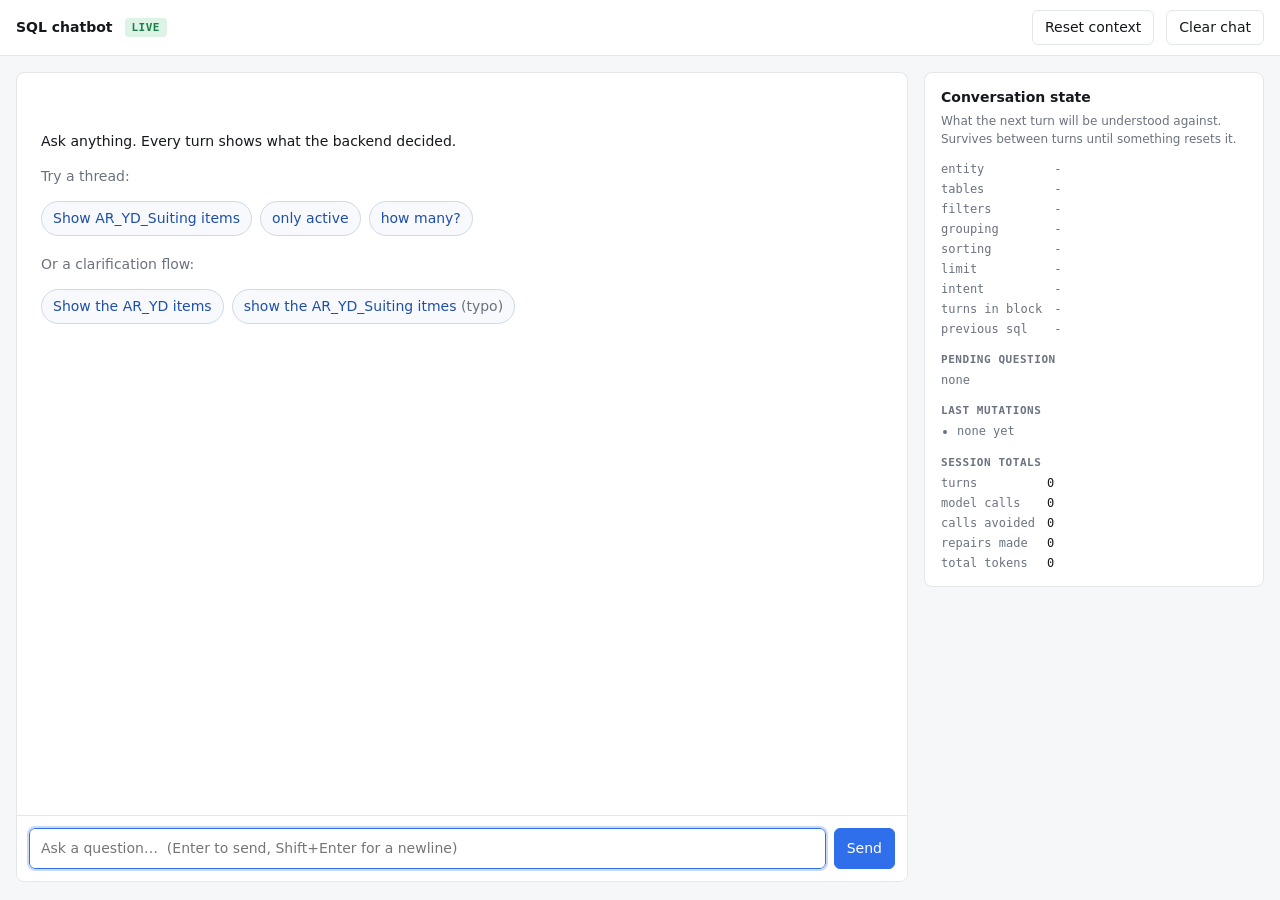
==== ui/index.html @ 6559a0b9 "Promote develop 69833c5 to production Generated by scripts/promote_to_production.py. 60 file(s) from" ====
<!doctype html>
<html lang="en">
<head>
<meta charset="utf-8">
<meta name="viewport" content="width=device-width, initial-scale=1">
<title>SQL chatbot</title>
<link rel="stylesheet" href="styles.css">
</head>
<body>

<header class="bar">
  <div class="bar-left">
    <strong>SQL chatbot</strong>
    <span id="source-badge" class="badge badge-live">live</span>
  </div>
  <div class="bar-right">
    <button id="reset-context" type="button" class="btn">Reset context</button>
    <button id="clear-chat" type="button" class="btn">Clear chat</button>
  </div>
</header>

<main class="layout">

  <!-- ------------------------------------------------------- chat -->
  <section class="chat" aria-label="Conversation">
    <div id="messages" class="messages">
      <div class="empty" id="empty-hint">
        <p>Ask anything. Every turn shows what the backend decided.</p>
        <p class="muted">Try a thread:</p>
        <div class="starters">
          <button class="chip" data-send="Show AR_YD_Suiting items">Show AR_YD_Suiting items</button>
          <button class="chip" data-send="only active">only active</button>
          <button class="chip" data-send="how many?">how many?</button>
        </div>
        <p class="muted">Or a clarification flow:</p>
        <div class="starters">
          <button class="chip" data-send="Show the AR_YD items">Show the AR_YD items</button>
          <button class="chip" data-send="show the AR_YD_Suiting itmes">show the AR_YD_Suiting itmes <span class="muted">(typo)</span></button>
        </div>
      </div>
    </div>

    <div id="error-banner" class="error-banner" hidden></div>

    <form id="composer" class="composer">
      <textarea id="input" rows="1" placeholder="Ask a question…  (Enter to send, Shift+Enter for a newline)"
                autocomplete="off"></textarea>
      <button id="send" type="submit" class="btn btn-primary">Send</button>
    </form>
  </section>

  <!-- ------------------------------------------ conversation state -->
  <aside class="rail" aria-label="Conversation state">
    <h2>Conversation state</h2>
    <p class="muted rail-note">
      What the next turn will be understood against. Survives between turns
      until something resets it.
    </p>

    <dl id="state-fields" class="kv"></dl>

    <h3>Pending question</h3>
    <div id="state-pending" class="pending muted">none</div>

    <h3>Last mutations</h3>
    <ul id="state-mutations" class="mutations"><li class="muted">none yet</li></ul>

    <h3>Session totals</h3>
    <dl id="totals" class="kv"></dl>
  </aside>

</main>

<script src="api.js"></script>
<script src="app.js"></script>
</body>
</html>
---- ui/styles.css ----
/* QA console. Observability first: nothing here should make a value harder
   to read than it would be in a terminal. */

:root {
  --bg: #f6f7f9;
  --panel: #ffffff;
  --ink: #16181d;
  --muted: #6b7280;
  --line: #e3e6ea;
  --accent: #2f6feb;
  --user: #eef3fd;
  --sql-bg: #14171c;
  --sql-ink: #e6edf3;
  --ok: #1a7f4b;
  --warn: #a45c00;
  --bad: #c0392b;
  --mono: ui-monospace, SFMono-Regular, "SF Mono", Menlo, Consolas, monospace;
}

* { box-sizing: border-box; }

body {
  margin: 0;
  font: 14px/1.5 system-ui, -apple-system, "Segoe UI", Roboto, sans-serif;
  color: var(--ink);
  background: var(--bg);
}

.muted { color: var(--muted); }

/* ------------------------------------------------------------- bar */

.bar {
  display: flex;
  align-items: center;
  justify-content: space-between;
  gap: 16px;
  padding: 10px 16px;
  background: var(--panel);
  border-bottom: 1px solid var(--line);
}
.bar-left, .bar-right { display: flex; align-items: center; gap: 12px; }

.badge {
  font: 600 11px/1 var(--mono);
  padding: 4px 7px;
  border-radius: 4px;
  text-transform: uppercase;
  letter-spacing: .04em;
}
.badge-mock { background: #fdf1d6; color: var(--warn); }
.badge-live { background: #ddf3e6; color: var(--ok); }

.toggle { display: flex; align-items: center; gap: 6px; color: var(--muted); }

.btn {
  font: inherit;
  padding: 6px 12px;
  border: 1px solid var(--line);
  border-radius: 6px;
  background: var(--panel);
  color: var(--ink);
  cursor: pointer;
}
.btn:hover { border-color: #c8ccd2; }
.btn-primary { background: var(--accent); border-color: var(--accent); color: #fff; }
.btn-primary:disabled { opacity: .55; cursor: default; }

/* ---------------------------------------------------------- layout */

.layout {
  display: grid;
  grid-template-columns: minmax(0, 1fr) 340px;
  gap: 16px;
  padding: 16px;
  align-items: start;
  max-width: 1500px;
  margin: 0 auto;
}
@media (max-width: 1000px) {
  .layout { grid-template-columns: minmax(0, 1fr); }
}

.chat {
  display: flex;
  flex-direction: column;
  min-height: calc(100vh - 90px);
  background: var(--panel);
  border: 1px solid var(--line);
  border-radius: 8px;
  overflow: hidden;
}

.messages { flex: 1; overflow-y: auto; padding: 16px; }

.empty { padding: 28px 8px; }
.starters { display: flex; flex-wrap: wrap; gap: 8px; margin: 8px 0 18px; }

/* -------------------------------------------------------- messages */

.msg { margin-bottom: 18px; }

.msg-user .bubble {
  display: inline-block;
  background: var(--user);
  border: 1px solid #d9e3f8;
  border-radius: 10px;
  padding: 8px 12px;
  max-width: 80%;
}
.msg-user { text-align: right; }

.msg-bot .head {
  display: flex;
  flex-wrap: wrap;
  align-items: center;
  gap: 8px;
  margin-bottom: 6px;
}

.mode {
  font: 600 11px/1 var(--mono);
  padding: 4px 7px;
  border-radius: 4px;
  background: #eceef1;
  color: #3d4450;
}
.mode-clarification { background: #fdf1d6; color: var(--warn); }
.mode-clarification_response { background: #e6ecfd; color: var(--accent); }
.mode-follow_up { background: #e7f1ff; color: #1f4fa8; }
.mode-error { background: #fbe4e1; color: var(--bad); }

.tag {
  font: 500 11px/1 var(--mono);
  padding: 4px 7px;
  border-radius: 4px;
  border: 1px solid var(--line);
  color: var(--muted);
}
.tag-ok { color: var(--ok); border-color: #b9e3cb; }
.tag-bad { color: var(--bad); border-color: #f0c4bd; }

.answer { margin: 0 0 8px; }
.clarify-text {
  border-left: 3px solid #e0b352;
  background: #fffaf0;
  padding: 8px 12px;
  border-radius: 0 6px 6px 0;
  margin-bottom: 10px;
}
.error-text {
  border-left: 3px solid var(--bad);
  background: #fdf2f0;
  padding: 8px 12px;
  border-radius: 0 6px 6px 0;
  margin-bottom: 10px;
}

/* The point of the console: the SQL is never more than a glance away. */
.sql {
  margin: 0 0 10px;
  padding: 10px 12px;
  background: var(--sql-bg);
  color: var(--sql-ink);
  border-radius: 6px;
  font: 12.5px/1.55 var(--mono);
  white-space: pre-wrap;
  word-break: break-word;
  overflow-x: auto;
}
.sql-none { background: #f0f1f3; color: var(--muted); font-style: italic; }

.rows { margin-bottom: 10px; overflow-x: auto; }
.rows table { border-collapse: collapse; font: 12px/1.4 var(--mono); }
.rows th, .rows td {
  border: 1px solid var(--line);
  padding: 3px 7px;
  text-align: left;
  white-space: nowrap;
}
.rows th { background: #f3f4f6; font-weight: 600; }
.rows caption { text-align: left; color: var(--muted); padding-bottom: 4px; }

.chips { display: flex; flex-wrap: wrap; gap: 8px; margin-bottom: 8px; }
.chip {
  font: inherit;
  padding: 6px 11px;
  border: 1px solid #cfd8e6;
  border-radius: 999px;
  background: #f7f9fd;
  color: #1f4fa8;
  cursor: pointer;
}
.chip:hover { background: #eaf0fb; border-color: var(--accent); }
.chip small { color: var(--muted); font-family: var(--mono); }

/* ------------------------------------------------------ debug pane */

details.debug { border-top: 1px dashed var(--line); padding-top: 6px; }
details.debug > summary {
  cursor: pointer;
  color: var(--muted);
  font-size: 12.5px;
  list-style: none;
}
details.debug > summary::before { content: "▸ "; }
details.debug[open] > summary::before { content: "▾ "; }

.debug-body { padding: 8px 0 2px; }
.debug-group { margin-bottom: 10px; }
.debug-group > h4 {
  margin: 0 0 4px;
  font: 600 11px/1 var(--mono);
  text-transform: uppercase;
  letter-spacing: .05em;
  color: var(--muted);
}

.kv { margin: 0; display: grid; grid-template-columns: max-content 1fr; gap: 2px 12px; }
.kv dt { color: var(--muted); font: 12px/1.5 var(--mono); }
.kv dd { margin: 0; font: 12px/1.5 var(--mono); word-break: break-word; }
.kv dd.v-ok { color: var(--ok); }
.kv dd.v-bad { color: var(--bad); }
.kv dd.v-none { color: var(--muted); }

/* ------------------------------------------------------------ rail */

.rail {
  background: var(--panel);
  border: 1px solid var(--line);
  border-radius: 8px;
  padding: 14px 16px;
  position: sticky;
  top: 16px;
  max-height: calc(100vh - 32px);
  overflow-y: auto;
}
.rail h2 { margin: 0 0 4px; font-size: 14px; }
.rail h3 {
  margin: 16px 0 6px;
  font: 600 11px/1 var(--mono);
  text-transform: uppercase;
  letter-spacing: .05em;
  color: var(--muted);
}
.rail-note { margin: 0 0 12px; font-size: 12px; }

.pending { font: 12px/1.5 var(--mono); }
.mutations { margin: 0; padding-left: 16px; font: 12px/1.6 var(--mono); }

/* --------------------------------------------------------- compose */

.composer {
  display: flex;
  gap: 8px;
  padding: 12px;
  border-top: 1px solid var(--line);
  background: var(--panel);
}
.composer textarea {
  flex: 1;
  font: inherit;
  padding: 9px 11px;
  border: 1px solid var(--line);
  border-radius: 6px;
  resize: none;
  max-height: 140px;
}
.composer textarea:focus { outline: 2px solid #cddaf6; border-color: var(--accent); }

.error-banner {
  margin: 0 12px;
  padding: 9px 12px;
  border-radius: 6px;
  background: #fdf2f0;
  border: 1px solid #f0c4bd;
  color: var(--bad);
  font-size: 13px;
}

.thinking { color: var(--muted); font-style: italic; }
.thinking::after {
  content: "";
  display: inline-block;
  width: 1em;
  text-align: left;
  animation: dots 1.2s steps(4, end) infinite;
}
@keyframes dots {
  0% { content: ""; } 25% { content: "."; }
  50% { content: ".."; } 75% { content: "..."; }
}
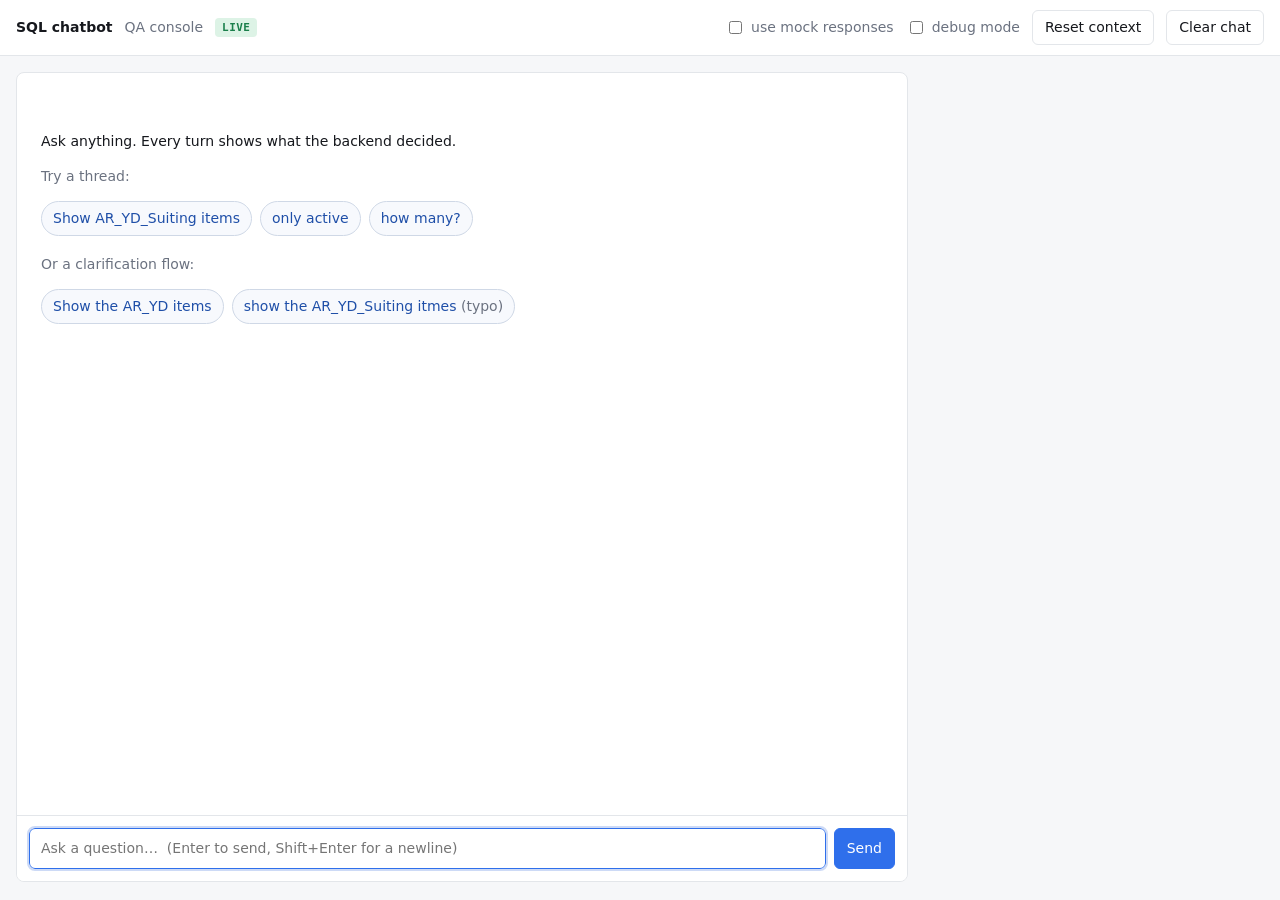
==== commit e74ede20: "Readable headings, a debug switch, safe errors and a copy button Four changes to what the console sh" ====
--- a/ui/index.html
+++ b/ui/index.html
@@ -3,7 +3,7 @@
 <head>
 <meta charset="utf-8">
 <meta name="viewport" content="width=device-width, initial-scale=1">
-<title>SQL chatbot</title>
+<title>SQL chatbot — QA console</title>
 <link rel="stylesheet" href="styles.css">
 </head>
 <body>
@@ -11,9 +11,18 @@
 <header class="bar">
   <div class="bar-left">
     <strong>SQL chatbot</strong>
-    <span id="source-badge" class="badge badge-live">live</span>
+    <span class="muted">QA console</span>
+    <span id="source-badge" class="badge badge-mock">mock</span>
   </div>
   <div class="bar-right">
+    <label class="toggle">
+      <input type="checkbox" id="use-mock" checked>
+      use mock responses
+    </label>
+    <label class="toggle" title="Off by default. The server omits SQL, metadata and diagnostics entirely rather than the page hiding them, so this applies from the next question onwards.">
+      <input type="checkbox" id="debug-mode">
+      debug mode
+    </label>
     <button id="reset-context" type="button" class="btn">Reset context</button>
     <button id="clear-chat" type="button" class="btn">Clear chat</button>
   </div>
@@ -50,7 +59,7 @@
   </section>
 
   <!-- ------------------------------------------ conversation state -->
-  <aside class="rail" aria-label="Conversation state">
+  <aside class="rail" id="state-rail" aria-label="Conversation state" hidden>
     <h2>Conversation state</h2>
     <p class="muted rail-note">
       What the next turn will be understood against. Survives between turns
@@ -71,6 +80,8 @@
 
 </main>
 
+<script src="table-copy.js"></script>
+<script src="mock.js"></script>
 <script src="api.js"></script>
 <script src="app.js"></script>
 </body>
--- a/ui/styles.css
+++ b/ui/styles.css
@@ -171,6 +171,31 @@
 .sql-none { background: #f0f1f3; color: var(--muted); font-style: italic; }
 
 .rows { margin-bottom: 10px; overflow-x: auto; }
+.rows-bar {
+  display: flex;
+  align-items: center;
+  justify-content: space-between;
+  gap: .75rem;
+  margin: .5rem 0 .25rem;
+}
+
+.rows-count { color: var(--muted, #667); font-size: .82rem; }
+
+.copy-btn {
+  font: inherit;
+  font-size: .78rem;
+  padding: .18rem .5rem;
+  cursor: pointer;
+  border: 1px solid currentColor;
+  border-radius: 3px;
+  background: transparent;
+  color: inherit;
+  opacity: .65;
+}
+
+.copy-btn:hover, .copy-btn:focus-visible { opacity: 1; }
+.copy-btn.copied { opacity: 1; font-weight: 600; }
+
 .rows table { border-collapse: collapse; font: 12px/1.4 var(--mono); }
 .rows th, .rows td {
   border: 1px solid var(--line);
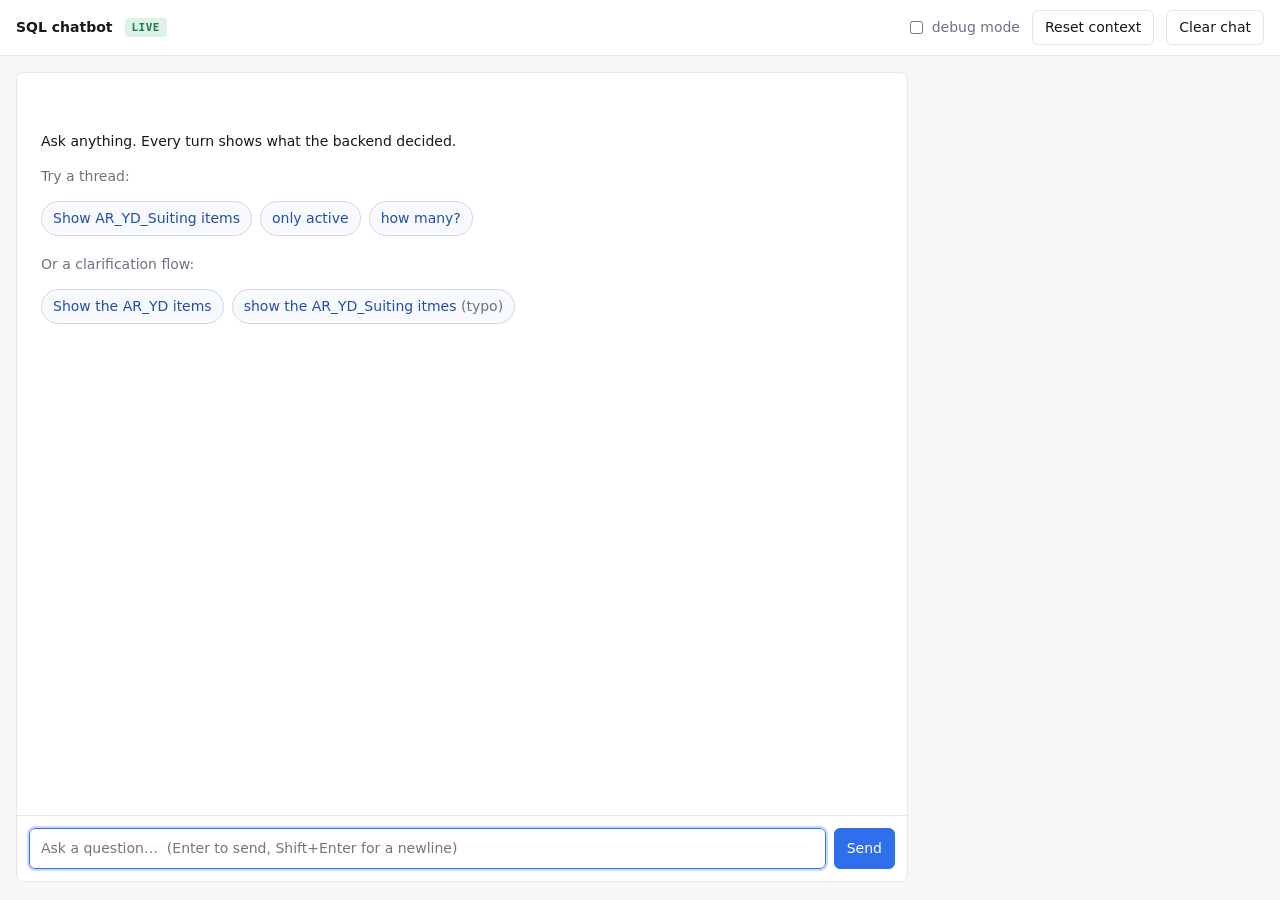
==== commit 509cec37: "Promote develop ff60d16 to production Generated by scripts/promote_to_production.py. 58 file(s) from" ====
--- a/ui/index.html
+++ b/ui/index.html
@@ -3,7 +3,7 @@
 <head>
 <meta charset="utf-8">
 <meta name="viewport" content="width=device-width, initial-scale=1">
-<title>SQL chatbot — QA console</title>
+<title>SQL chatbot</title>
 <link rel="stylesheet" href="styles.css">
 </head>
 <body>
@@ -11,14 +11,9 @@
 <header class="bar">
   <div class="bar-left">
     <strong>SQL chatbot</strong>
-    <span class="muted">QA console</span>
-    <span id="source-badge" class="badge badge-mock">mock</span>
+    <span id="source-badge" class="badge badge-live">live</span>
   </div>
   <div class="bar-right">
-    <label class="toggle">
-      <input type="checkbox" id="use-mock" checked>
-      use mock responses
-    </label>
     <label class="toggle" title="Off by default. The server omits SQL, metadata and diagnostics entirely rather than the page hiding them, so this applies from the next question onwards.">
       <input type="checkbox" id="debug-mode">
       debug mode
@@ -81,7 +76,6 @@
 </main>
 
 <script src="table-copy.js"></script>
-<script src="mock.js"></script>
 <script src="api.js"></script>
 <script src="app.js"></script>
 </body>
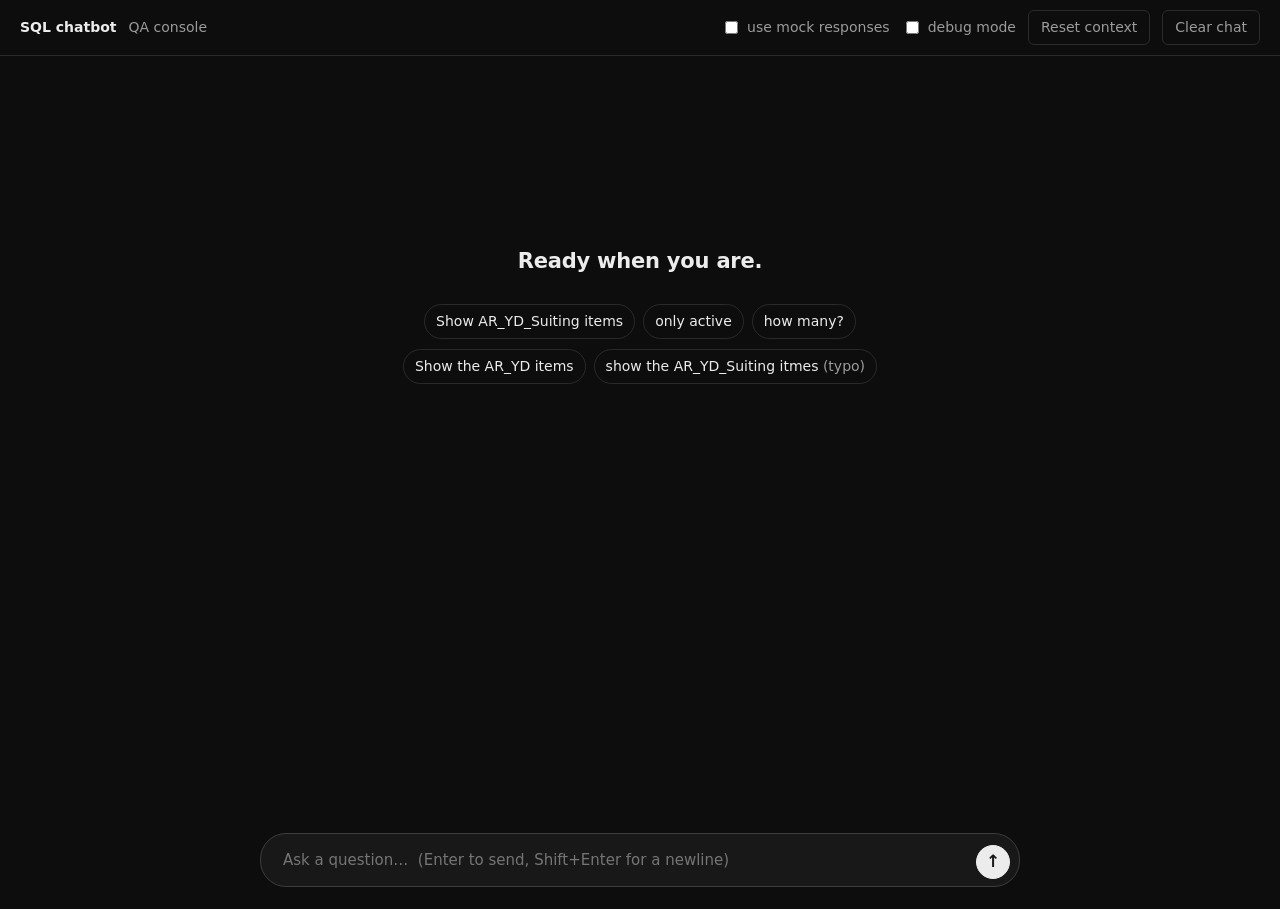
==== commit 7d59c470: "Give normal mode a chat interface Debug on and debug off want opposite things from a stylesheet. Deb" ====
--- a/ui/index.html
+++ b/ui/index.html
@@ -3,7 +3,7 @@
 <head>
 <meta charset="utf-8">
 <meta name="viewport" content="width=device-width, initial-scale=1">
-<title>SQL chatbot</title>
+<title>SQL chatbot — QA console</title>
 <link rel="stylesheet" href="styles.css">
 </head>
 <body>
@@ -11,9 +11,14 @@
 <header class="bar">
   <div class="bar-left">
     <strong>SQL chatbot</strong>
-    <span id="source-badge" class="badge badge-live">live</span>
+    <span class="muted">QA console</span>
+    <span id="source-badge" class="badge badge-mock">mock</span>
   </div>
   <div class="bar-right">
+    <label class="toggle">
+      <input type="checkbox" id="use-mock" checked>
+      use mock responses
+    </label>
     <label class="toggle" title="Off by default. The server omits SQL, metadata and diagnostics entirely rather than the page hiding them, so this applies from the next question onwards.">
       <input type="checkbox" id="debug-mode">
       debug mode
@@ -29,6 +34,7 @@
   <section class="chat" aria-label="Conversation">
     <div id="messages" class="messages">
       <div class="empty" id="empty-hint">
+        <h1 class="chat-hero">Ready when you are.</h1>
         <p>Ask anything. Every turn shows what the backend decided.</p>
         <p class="muted">Try a thread:</p>
         <div class="starters">
@@ -76,6 +82,7 @@
 </main>
 
 <script src="table-copy.js"></script>
+<script src="mock.js"></script>
 <script src="api.js"></script>
 <script src="app.js"></script>
 </body>
--- a/ui/styles.css
+++ b/ui/styles.css
@@ -94,6 +94,7 @@
 .messages { flex: 1; overflow-y: auto; padding: 16px; }
 
 .empty { padding: 28px 8px; }
+.chat-hero { display: none; }   /* chat mode only; see the bottom of this file */
 .starters { display: flex; flex-wrap: wrap; gap: 8px; margin: 8px 0 18px; }
 
 /* -------------------------------------------------------- messages */
@@ -170,7 +171,15 @@
 }
 .sql-none { background: #f0f1f3; color: var(--muted); font-style: italic; }
 
-.rows { margin-bottom: 10px; overflow-x: auto; }
+/* Debug off hides the state rail, so the chat takes the whole grid rather
+   than leaving a 340px gutter. Set from app.js instead of :has(), so it does
+   not depend on selector support. */
+.layout.no-rail { grid-template-columns: minmax(0, 1fr); }
+
+/* Only the table scrolls sideways. The bar above it holds the copy button,
+   which has to stay put -- it was scrolling out of reach on a wide result. */
+.rows { margin-bottom: 10px; }
+.rows-scroll { overflow-x: auto; }
 .rows-bar {
   display: flex;
   align-items: center;
@@ -315,3 +324,222 @@
   0% { content: ""; } 25% { content: "."; }
   50% { content: ".."; } 75% { content: "..."; }
 }
+
+/* =====================================================================
+   CHAT MODE  --  the console with debug off.
+   =====================================================================
+
+   Debug on is a QA console: dense, light, bordered, everything on screen at
+   once. Debug off is a chatbot someone uses to get an answer, and that wants
+   the opposite -- a narrow dark column, the question as a bubble, the answer
+   as plain content, and nothing on the page that is not the conversation.
+
+   Scoped entirely under body.chat-mode, set from app.js, so none of it can
+   reach the debug view. */
+
+body.chat-mode {
+  --bg: #0d0d0d;
+  --panel: #181818;
+  --ink: #ececec;
+  --muted: #9b9b9b;
+  --line: #2a2a2a;
+  --accent: #1a7f4b;
+  --user: #1f5e3a;
+  background: var(--bg);
+  color: var(--ink);
+}
+
+/* ---- chrome: present, because the debug switch lives in it, but quiet */
+
+body.chat-mode .bar {
+  background: transparent;
+  border-bottom: 1px solid var(--line);
+  padding: 10px 20px;
+}
+body.chat-mode .badge { display: none; }
+body.chat-mode .btn {
+  background: transparent;
+  border-color: var(--line);
+  color: var(--muted);
+}
+body.chat-mode .btn:hover { border-color: #3d3d3d; color: var(--ink); }
+
+/* ---- one narrow centred column, no card around it */
+
+body.chat-mode .layout { padding: 0; max-width: none; }
+
+body.chat-mode .chat {
+  background: transparent;
+  border: 0;
+  border-radius: 0;
+  min-height: calc(100vh - 47px);
+}
+
+body.chat-mode .messages { padding: 28px 20px 8px; }
+
+/* The reading column. Applied to the children rather than to .messages so
+   the scrollbar stays at the window edge, where it belongs. */
+body.chat-mode .msg,
+body.chat-mode .empty,
+body.chat-mode .composer > *,
+body.chat-mode .error-banner {
+  max-width: 760px;
+  margin-left: auto;
+  margin-right: auto;
+}
+
+/* ---- the empty state, centred and unhurried */
+
+body.chat-mode .empty { padding: 18vh 8px 0; text-align: center; }
+body.chat-mode .chat-hero {
+  display: block;
+  font: 400 2rem/1.2 inherit;
+  letter-spacing: -.01em;
+  margin: 0 0 26px;
+}
+/* Debug-oriented wording, and the section labels, are not part of this view. */
+body.chat-mode #empty-hint > p { display: none; }
+body.chat-mode .starters { justify-content: center; margin: 0 0 10px; }
+
+/* ---- the question: a bubble. the answer: just content. */
+
+body.chat-mode .msg { margin-bottom: 26px; }
+
+body.chat-mode .msg-user .bubble {
+  background: var(--user);
+  border: 0;
+  border-radius: 20px;
+  padding: 10px 18px;
+  max-width: 75%;
+  text-align: left;
+  color: #fff;
+}
+
+body.chat-mode .msg-bot .head { margin-bottom: 10px; }
+body.chat-mode .tag {
+  border: 0;
+  padding: 0;
+  font: 500 12px/1 inherit;
+  color: var(--muted);
+}
+body.chat-mode .tag-ok { color: var(--muted); }
+
+body.chat-mode .clarify-text,
+body.chat-mode .error-text {
+  background: transparent;
+  border-left: 2px solid var(--line);
+  border-radius: 0;
+  padding: 2px 0 2px 14px;
+  color: var(--ink);
+}
+body.chat-mode .error-text { border-left-color: #7f3a33; }
+
+/* ---- tables: hairlines between rows, and nothing else */
+
+body.chat-mode .rows { margin: 4px 0 6px; }
+
+body.chat-mode .rows table {
+  width: 100%;
+  font: 14px/1.5 inherit;
+}
+body.chat-mode .rows th,
+body.chat-mode .rows td {
+  border: 0;
+  border-bottom: 1px solid var(--line);
+  padding: 11px 14px;
+  white-space: normal;
+}
+body.chat-mode .rows th {
+  background: transparent;
+  color: var(--ink);
+  font-weight: 600;
+}
+body.chat-mode .rows td { color: #d6d6d6; }
+/* Figures line up on the right, the way they do in a spreadsheet. */
+body.chat-mode .rows td.num {
+  text-align: right;
+  font-variant-numeric: tabular-nums;
+}
+
+/* The copy control reads as an action on the answer, so it sits under it. */
+body.chat-mode .rows { display: flex; flex-direction: column; }
+body.chat-mode .rows-scroll { order: 1; }
+body.chat-mode .rows-bar { order: 2; margin: 10px 0 0; justify-content: flex-start; }
+body.chat-mode .rows-count { display: none; }
+body.chat-mode .copy-btn {
+  border: 0;
+  padding: 6px;
+  border-radius: 6px;
+  color: var(--muted);
+  opacity: 1;
+}
+body.chat-mode .copy-btn:hover,
+body.chat-mode .copy-btn:focus-visible { background: var(--panel); color: var(--ink); }
+body.chat-mode .copy-btn.copied { color: #4ea87a; }
+
+/* ---- chips */
+
+body.chat-mode .chip {
+  background: transparent;
+  border-color: var(--line);
+  color: var(--ink);
+}
+body.chat-mode .chip:hover { border-color: #454545; background: var(--panel); }
+body.chat-mode .chip small { display: none; }
+
+/* ---- the composer: one pill, floating over the ground */
+
+body.chat-mode .composer {
+  position: relative;
+  display: flex;
+  justify-content: center;
+  align-items: flex-end;
+  gap: 0;
+  border-top: 0;
+  background: transparent;
+  padding: 10px 20px 22px;
+}
+body.chat-mode .composer textarea {
+  background: var(--panel);
+  border: 1px solid var(--line);
+  border-radius: 26px;
+  color: var(--ink);
+  padding: 15px 60px 15px 22px;
+  font-size: 15px;
+  width: 100%;
+}
+body.chat-mode .composer textarea:focus {
+  outline: none;
+  border-color: #3d3d3d;
+}
+/* The send button rides inside the pill's right edge. */
+body.chat-mode .composer .btn-primary {
+  position: absolute;
+  right: calc(50% - 380px + 10px);
+  bottom: 30px;
+  width: 34px;
+  height: 34px;
+  padding: 0;
+  border-radius: 50%;
+  font-size: 0;
+  background: var(--ink);
+  border-color: var(--ink);
+}
+body.chat-mode .composer .btn-primary::before {
+  content: "↑";
+  font-size: 17px;
+  font-weight: 700;
+  color: #181818;
+}
+body.chat-mode .composer .btn-primary:disabled { opacity: .3; }
+
+@media (max-width: 820px) {
+  body.chat-mode .composer .btn-primary { right: 30px; }
+}
+
+body.chat-mode .error-banner {
+  background: #2a1512;
+  border-color: #7f3a33;
+  color: #e8a49c;
+}
+body.chat-mode .thinking { color: var(--muted); }
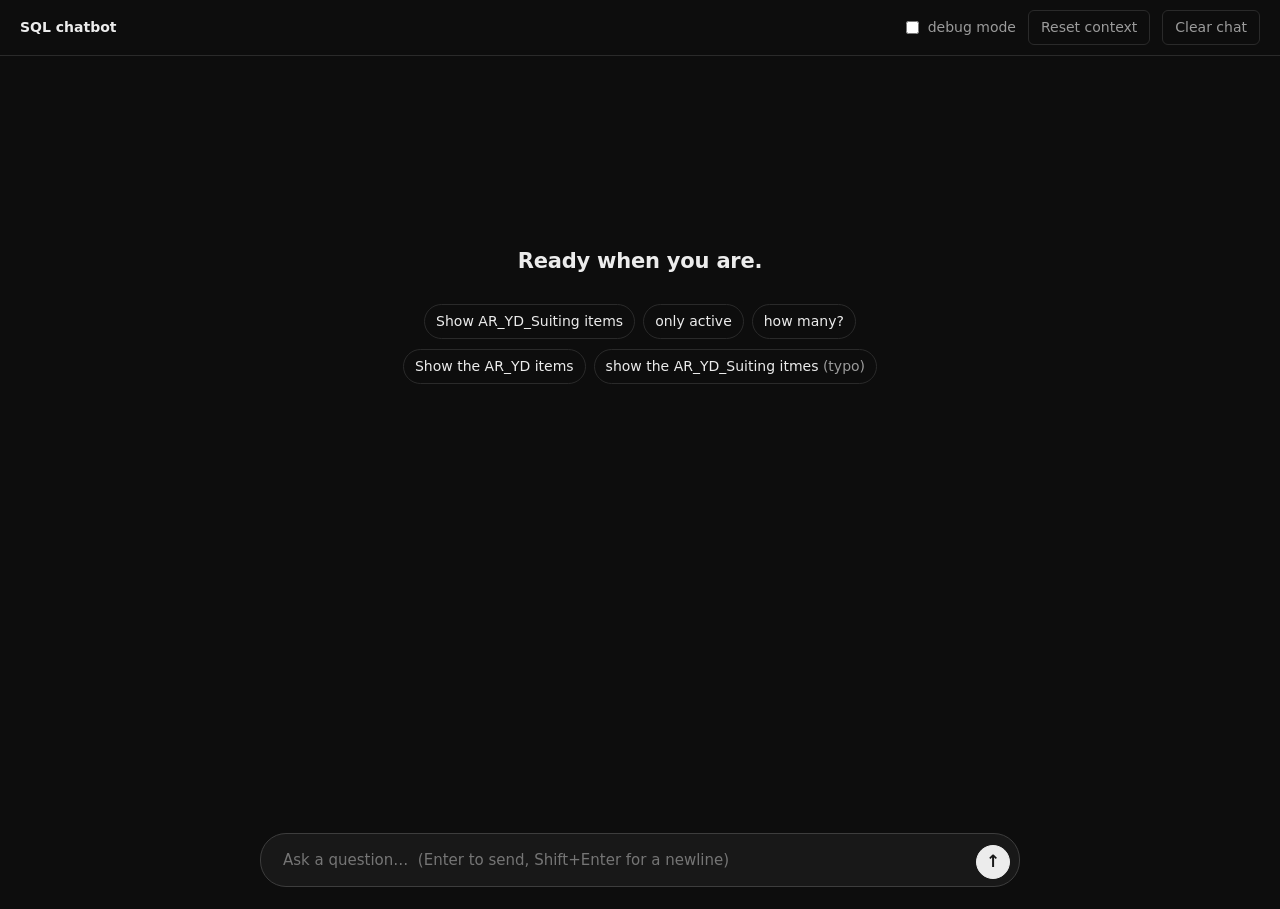
==== commit a4446296: "Promote develop eba5df9 to production Generated by scripts/promote_to_production.py. 59 file(s) from" ====
--- a/ui/index.html
+++ b/ui/index.html
@@ -3,7 +3,7 @@
 <head>
 <meta charset="utf-8">
 <meta name="viewport" content="width=device-width, initial-scale=1">
-<title>SQL chatbot — QA console</title>
+<title>SQL chatbot</title>
 <link rel="stylesheet" href="styles.css">
 </head>
 <body>
@@ -11,14 +11,9 @@
 <header class="bar">
   <div class="bar-left">
     <strong>SQL chatbot</strong>
-    <span class="muted">QA console</span>
-    <span id="source-badge" class="badge badge-mock">mock</span>
+    <span id="source-badge" class="badge badge-live">live</span>
   </div>
   <div class="bar-right">
-    <label class="toggle">
-      <input type="checkbox" id="use-mock" checked>
-      use mock responses
-    </label>
     <label class="toggle" title="Off by default. The server omits SQL, metadata and diagnostics entirely rather than the page hiding them, so this applies from the next question onwards.">
       <input type="checkbox" id="debug-mode">
       debug mode
@@ -82,7 +77,6 @@
 </main>
 
 <script src="table-copy.js"></script>
-<script src="mock.js"></script>
 <script src="api.js"></script>
 <script src="app.js"></script>
 </body>
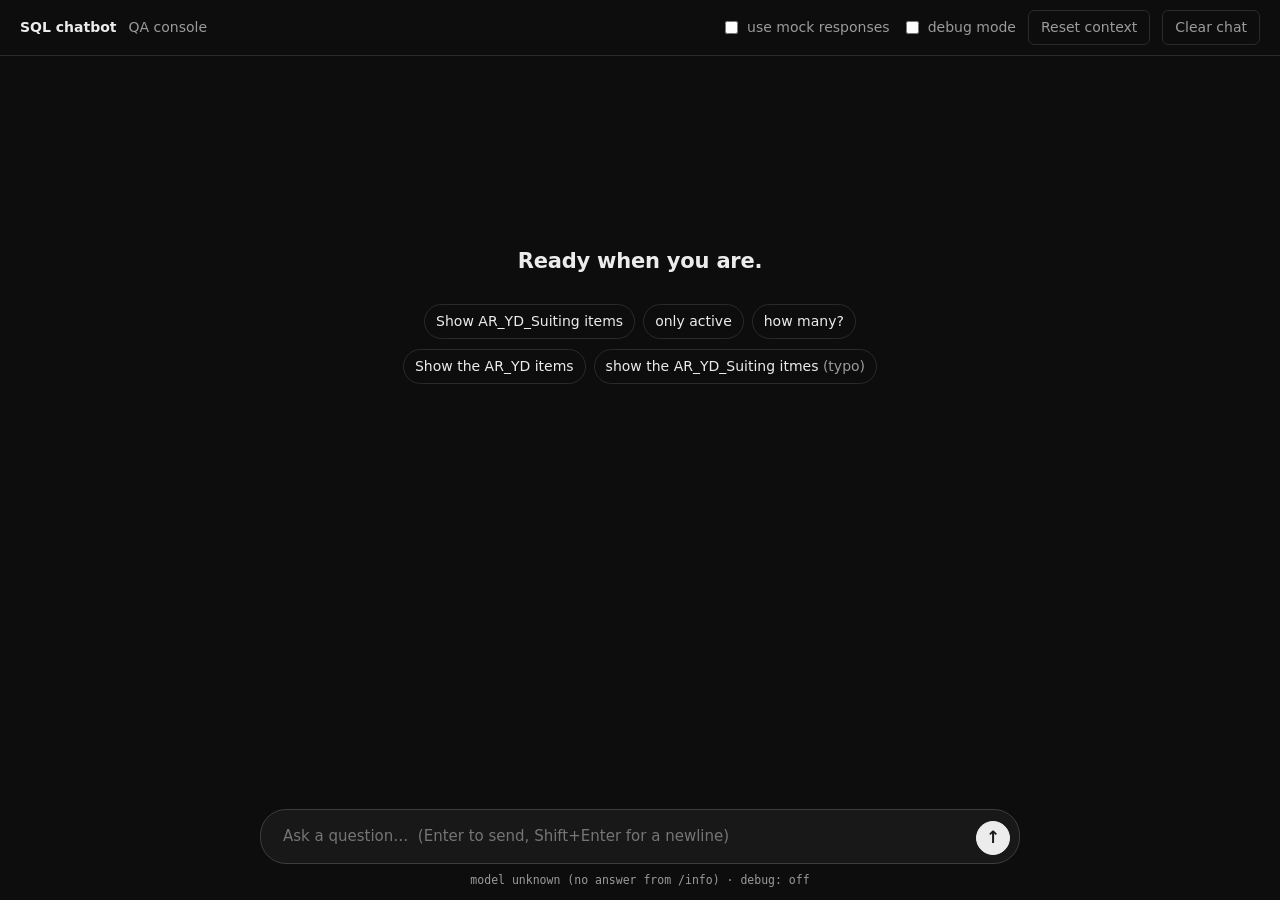
==== commit 9035b003: "Console: model and PII in debug, pinned input, coloured SQL, leaner state - Debug pane shows the mod" ====
--- a/ui/index.html
+++ b/ui/index.html
@@ -3,7 +3,7 @@
 <head>
 <meta charset="utf-8">
 <meta name="viewport" content="width=device-width, initial-scale=1">
-<title>SQL chatbot</title>
+<title>SQL chatbot — QA console</title>
 <link rel="stylesheet" href="styles.css">
 </head>
 <body>
@@ -11,9 +11,14 @@
 <header class="bar">
   <div class="bar-left">
     <strong>SQL chatbot</strong>
-    <span id="source-badge" class="badge badge-live">live</span>
+    <span class="muted">QA console</span>
+    <span id="source-badge" class="badge badge-mock">mock</span>
   </div>
   <div class="bar-right">
+    <label class="toggle">
+      <input type="checkbox" id="use-mock" checked>
+      use mock responses
+    </label>
     <label class="toggle" title="Off by default. The server omits SQL, metadata and diagnostics entirely rather than the page hiding them, so this applies from the next question onwards.">
       <input type="checkbox" id="debug-mode">
       debug mode
@@ -52,31 +57,34 @@
                 autocomplete="off"></textarea>
       <button id="send" type="submit" class="btn btn-primary">Send</button>
     </form>
+    <!-- Which model is answering, and in which modes. Filled from GET /info. -->
+    <div id="status-line" class="status-line" aria-live="polite"></div>
   </section>
 
   <!-- ------------------------------------------ conversation state -->
   <aside class="rail" id="state-rail" aria-label="Conversation state" hidden>
     <h2>Conversation state</h2>
-    <p class="muted rail-note">
-      What the next turn will be understood against. Survives between turns
-      until something resets it.
-    </p>
 
     <dl id="state-fields" class="kv"></dl>
 
-    <h3>Pending question</h3>
-    <div id="state-pending" class="pending muted">none</div>
+    <h3>Waiting for</h3>
+    <div id="state-pending" class="pending muted">nothing</div>
 
-    <h3>Last mutations</h3>
+    <h3>Last change</h3>
     <ul id="state-mutations" class="mutations"><li class="muted">none yet</li></ul>
 
-    <h3>Session totals</h3>
+    <h3 id="aliases-title" hidden>PII aliases in this chat</h3>
+    <div id="state-aliases" hidden></div>
+
+    <h3>Session</h3>
     <dl id="totals" class="kv"></dl>
   </aside>
 
 </main>
 
 <script src="table-copy.js"></script>
+<script src="sql-highlight.js"></script>
+<script src="mock.js"></script>
 <script src="api.js"></script>
 <script src="app.js"></script>
 </body>
--- a/ui/styles.css
+++ b/ui/styles.css
@@ -19,11 +19,18 @@
 
 * { box-sizing: border-box; }
 
+/* The page never scrolls; the conversation does, inside its own box. That
+   is what keeps the input pinned to the bottom however long the thread. */
+html, body { height: 100%; }
+
 body {
   margin: 0;
   font: 14px/1.5 system-ui, -apple-system, "Segoe UI", Roboto, sans-serif;
   color: var(--ink);
   background: var(--bg);
+  display: flex;
+  flex-direction: column;
+  overflow: hidden;
 }
 
 .muted { color: var(--muted); }
@@ -31,6 +38,7 @@
 /* ------------------------------------------------------------- bar */
 
 .bar {
+  flex: none;
   display: flex;
   align-items: center;
   justify-content: space-between;
@@ -69,22 +77,27 @@
 /* ---------------------------------------------------------- layout */
 
 .layout {
+  flex: 1;
+  min-height: 0;
+  width: 100%;
   display: grid;
   grid-template-columns: minmax(0, 1fr) 340px;
+  grid-template-rows: minmax(0, 1fr);
   gap: 16px;
   padding: 16px;
-  align-items: start;
+  align-items: stretch;
   max-width: 1500px;
   margin: 0 auto;
 }
 @media (max-width: 1000px) {
-  .layout { grid-template-columns: minmax(0, 1fr); }
+  .layout { grid-template-columns: minmax(0, 1fr); grid-template-rows: minmax(0, 1fr) auto; }
+  .rail { max-height: 35vh; }
 }
 
 .chat {
   display: flex;
   flex-direction: column;
-  min-height: calc(100vh - 90px);
+  min-height: 0;
   background: var(--panel);
   border: 1px solid var(--line);
   border-radius: 8px;
@@ -157,19 +170,44 @@
   margin-bottom: 10px;
 }
 
-/* The point of the console: the SQL is never more than a glance away. */
+/* The point of the console: the SQL is never more than a glance away.
+   Coloured as VS Code's Dark+ theme colours it (ui/sql-highlight.js). */
 .sql {
   margin: 0 0 10px;
   padding: 10px 12px;
-  background: var(--sql-bg);
-  color: var(--sql-ink);
+  background: #1e1e1e;
+  color: #d4d4d4;
   border-radius: 6px;
   font: 12.5px/1.55 var(--mono);
-  white-space: pre-wrap;
-  word-break: break-word;
+  white-space: pre;
   overflow-x: auto;
-}
-.sql-none { background: #f0f1f3; color: var(--muted); font-style: italic; }
+  tab-size: 2;
+}
+.sql-keyword  { color: #569cd6; }
+.sql-function { color: #dcdcaa; }
+.sql-type     { color: #4ec9b0; }
+.sql-string   { color: #ce9178; }
+.sql-number   { color: #b5cea8; }
+.sql-comment  { color: #6a9955; font-style: italic; }
+.sql-ident    { color: #9cdcfe; }
+.sql-op       { color: #d4d4d4; }
+/* A PII alias inside a string: the value the database will see instead. */
+.sql-alias {
+  color: #c586c0;
+  font-weight: 600;
+  background: rgba(197, 134, 192, .14);
+  border-radius: 3px;
+  padding: 0 2px;
+}
+.sql-none { background: #f0f1f3; color: var(--muted); font-style: italic; white-space: pre-wrap; }
+.sql-label { margin: 10px 0 4px; font: 600 11px/1.3 var(--mono); color: var(--muted); }
+
+/* Alias -> real value, in the debug pane and the rail. */
+.alias-table { border-collapse: collapse; font: 12px/1.45 var(--mono); margin-bottom: 4px; }
+.alias-table th, .alias-table td { padding: 2px 10px 2px 0; text-align: left; vertical-align: top; }
+.alias-table th { color: var(--muted); font-weight: 600; }
+.alias-table td.alias { color: #8b3d88; font-weight: 600; }
+.alias-table td.tag-new { color: var(--ok); }
 
 /* Debug off hides the state rail, so the chat takes the whole grid rather
    than leaving a 340px gutter. Set from app.js instead of :has(), so it does
@@ -264,11 +302,11 @@
   border: 1px solid var(--line);
   border-radius: 8px;
   padding: 14px 16px;
-  position: sticky;
-  top: 16px;
-  max-height: calc(100vh - 32px);
+  align-self: start;
+  max-height: 100%;
   overflow-y: auto;
 }
+.rail .kv dd { white-space: pre-line; }
 .rail h2 { margin: 0 0 4px; font-size: 14px; }
 .rail h3 {
   margin: 16px 0 6px;
@@ -285,11 +323,24 @@
 /* --------------------------------------------------------- compose */
 
 .composer {
+  flex: none;
   display: flex;
   gap: 8px;
-  padding: 12px;
+  padding: 12px 12px 6px;
   border-top: 1px solid var(--line);
   background: var(--panel);
+}
+
+/* Under the input: which model answers, and in which modes. */
+.status-line {
+  flex: none;
+  padding: 0 12px 8px;
+  background: var(--panel);
+  font: 11.5px/1.4 var(--mono);
+  color: var(--muted);
+  white-space: nowrap;
+  overflow: hidden;
+  text-overflow: ellipsis;
 }
 .composer textarea {
   flex: 1;
@@ -372,7 +423,6 @@
   background: transparent;
   border: 0;
   border-radius: 0;
-  min-height: calc(100vh - 47px);
 }
 
 body.chat-mode .messages { padding: 28px 20px 8px; }
@@ -382,6 +432,7 @@
 body.chat-mode .msg,
 body.chat-mode .empty,
 body.chat-mode .composer > *,
+body.chat-mode .status-line,
 body.chat-mode .error-banner {
   max-width: 760px;
   margin-left: auto;
@@ -497,7 +548,13 @@
   gap: 0;
   border-top: 0;
   background: transparent;
-  padding: 10px 20px 22px;
+  padding: 10px 20px 8px;
+}
+body.chat-mode .status-line {
+  width: 100%;
+  background: transparent;
+  text-align: center;
+  padding: 0 20px 12px;
 }
 body.chat-mode .composer textarea {
   background: var(--panel);
@@ -516,7 +573,7 @@
 body.chat-mode .composer .btn-primary {
   position: absolute;
   right: calc(50% - 380px + 10px);
-  bottom: 30px;
+  bottom: 17px;
   width: 34px;
   height: 34px;
   padding: 0;
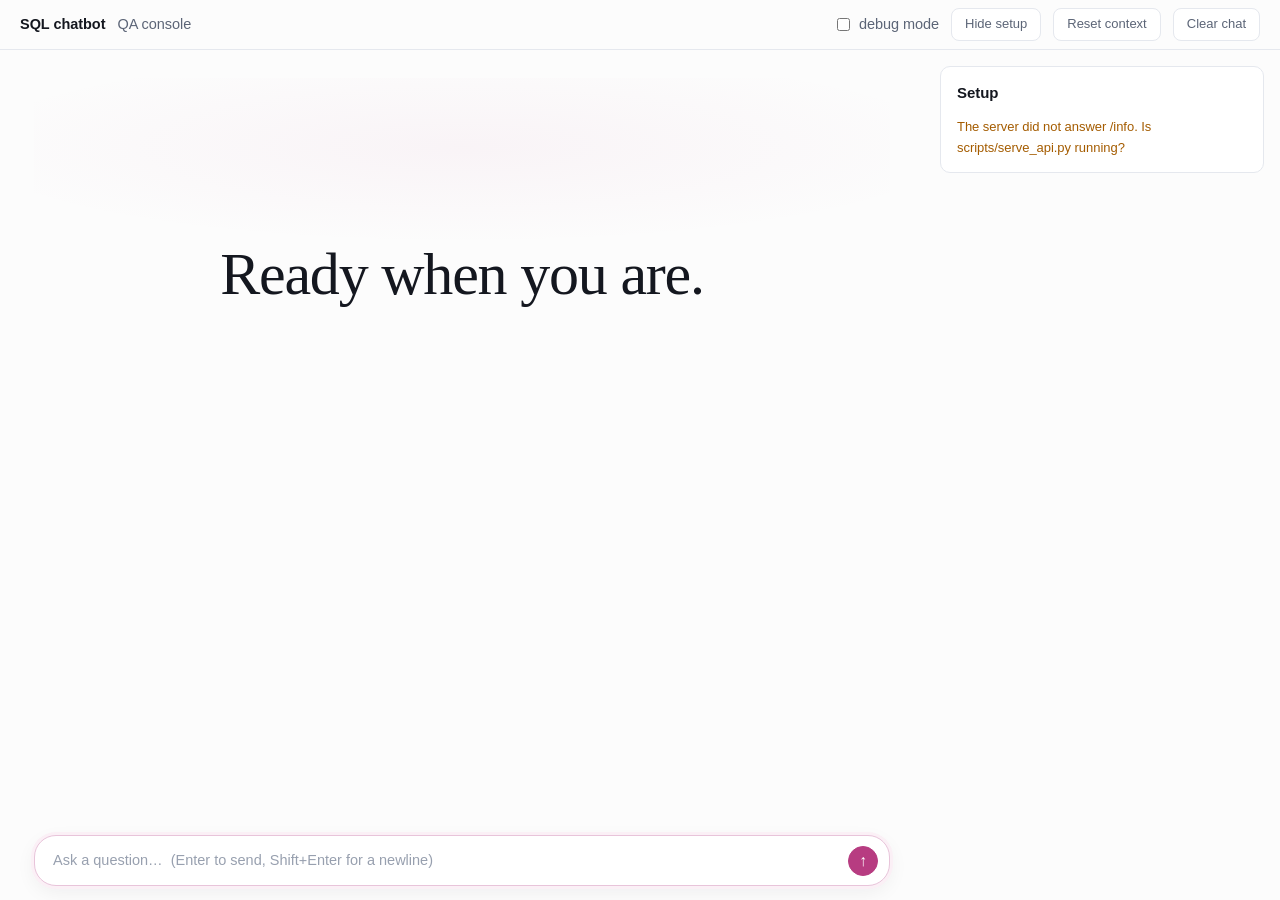
==== commit 07038d7e: "Console: setup panel, the React chatbot's look, no mock - No mock responses: ui/mock.js, its fixture" ====
--- a/ui/index.html
+++ b/ui/index.html
@@ -12,17 +12,13 @@
   <div class="bar-left">
     <strong>SQL chatbot</strong>
     <span class="muted">QA console</span>
-    <span id="source-badge" class="badge badge-mock">mock</span>
   </div>
   <div class="bar-right">
-    <label class="toggle">
-      <input type="checkbox" id="use-mock" checked>
-      use mock responses
-    </label>
     <label class="toggle" title="Off by default. The server omits SQL, metadata and diagnostics entirely rather than the page hiding them, so this applies from the next question onwards.">
       <input type="checkbox" id="debug-mode">
       debug mode
     </label>
+    <button id="toggle-setup" type="button" class="btn" aria-controls="setup-rail">Hide setup</button>
     <button id="reset-context" type="button" class="btn">Reset context</button>
     <button id="clear-chat" type="button" class="btn">Clear chat</button>
   </div>
@@ -36,17 +32,6 @@
       <div class="empty" id="empty-hint">
         <h1 class="chat-hero">Ready when you are.</h1>
         <p>Ask anything. Every turn shows what the backend decided.</p>
-        <p class="muted">Try a thread:</p>
-        <div class="starters">
-          <button class="chip" data-send="Show AR_YD_Suiting items">Show AR_YD_Suiting items</button>
-          <button class="chip" data-send="only active">only active</button>
-          <button class="chip" data-send="how many?">how many?</button>
-        </div>
-        <p class="muted">Or a clarification flow:</p>
-        <div class="starters">
-          <button class="chip" data-send="Show the AR_YD items">Show the AR_YD items</button>
-          <button class="chip" data-send="show the AR_YD_Suiting itmes">show the AR_YD_Suiting itmes <span class="muted">(typo)</span></button>
-        </div>
       </div>
     </div>
 
@@ -57,34 +42,19 @@
                 autocomplete="off"></textarea>
       <button id="send" type="submit" class="btn btn-primary">Send</button>
     </form>
-    <!-- Which model is answering, and in which modes. Filled from GET /info. -->
-    <div id="status-line" class="status-line" aria-live="polite"></div>
   </section>
 
-  <!-- ------------------------------------------ conversation state -->
-  <aside class="rail" id="state-rail" aria-label="Conversation state" hidden>
-    <h2>Conversation state</h2>
-
-    <dl id="state-fields" class="kv"></dl>
-
-    <h3>Waiting for</h3>
-    <div id="state-pending" class="pending muted">nothing</div>
-
-    <h3>Last change</h3>
-    <ul id="state-mutations" class="mutations"><li class="muted">none yet</li></ul>
-
-    <h3 id="aliases-title" hidden>PII aliases in this chat</h3>
-    <div id="state-aliases" hidden></div>
-
-    <h3>Session</h3>
-    <dl id="totals" class="kv"></dl>
+  <!-- ------------------------------------------------ setup panel -->
+  <!-- Which databases, modes and model answer. Filled from GET /info. -->
+  <aside class="rail" id="setup-rail" aria-label="Setup">
+    <h2>Setup</h2>
+    <div id="setup" aria-live="polite"></div>
   </aside>
 
 </main>
 
 <script src="table-copy.js"></script>
 <script src="sql-highlight.js"></script>
-<script src="mock.js"></script>
 <script src="api.js"></script>
 <script src="app.js"></script>
 </body>
--- a/ui/styles.css
+++ b/ui/styles.css
@@ -1,20 +1,32 @@
 /* QA console. Observability first: nothing here should make a value harder
    to read than it would be in a terminal. */
 
+/* The React chatbot's palette and type (SqlChatbotPage.css in the frontend),
+   so the two read as one product. */
 :root {
-  --bg: #f6f7f9;
+  --bg: #fcfcfc;
   --panel: #ffffff;
-  --ink: #16181d;
-  --muted: #6b7280;
-  --line: #e3e6ea;
-  --accent: #2f6feb;
-  --user: #eef3fd;
+  --raised: #f8f9fb;
+  --ink: #14171f;
+  --muted: #5c6577;
+  --faint: #98a0af;
+  --line: #e5e8ee;
+  --accent: #b73c81;
+  --accent-soft: #fbf0f6;
+  --accent-line: #e8c4da;
+  --user: var(--accent-soft);
   --sql-bg: #14171c;
   --sql-ink: #e6edf3;
   --ok: #1a7f4b;
   --warn: #a45c00;
-  --bad: #c0392b;
-  --mono: ui-monospace, SFMono-Regular, "SF Mono", Menlo, Consolas, monospace;
+  --bad: #9e2c2c;
+  --sans: -apple-system, BlinkMacSystemFont, "Segoe UI Variable Text", "Segoe UI",
+    Inter, Roboto, "Helvetica Neue", Arial, sans-serif;
+  --serif: ui-serif, "Iowan Old Style", "Palatino Linotype", Palatino, Georgia,
+    "Times New Roman", serif;
+  --mono: ui-monospace, "SF Mono", SFMono-Regular, "Cascadia Code", "Cascadia Mono",
+    "JetBrains Mono", "Fira Code", "Source Code Pro", Menlo, Consolas,
+    "Liberation Mono", monospace;
 }
 
 * { box-sizing: border-box; }
@@ -25,7 +37,11 @@
 
 body {
   margin: 0;
-  font: 14px/1.5 system-ui, -apple-system, "Segoe UI", Roboto, sans-serif;
+  font: 14.5px/1.6 var(--sans);
+  letter-spacing: -0.003em;
+  -webkit-font-smoothing: antialiased;
+  -moz-osx-font-smoothing: grayscale;
+  font-variant-numeric: tabular-nums;
   color: var(--ink);
   background: var(--bg);
   display: flex;
@@ -34,6 +50,7 @@
 }
 
 .muted { color: var(--muted); }
+input[type="checkbox"] { accent-color: var(--accent); }
 
 /* ------------------------------------------------------------- bar */
 
@@ -49,28 +66,20 @@
 }
 .bar-left, .bar-right { display: flex; align-items: center; gap: 12px; }
 
-.badge {
-  font: 600 11px/1 var(--mono);
-  padding: 4px 7px;
-  border-radius: 4px;
-  text-transform: uppercase;
-  letter-spacing: .04em;
-}
-.badge-mock { background: #fdf1d6; color: var(--warn); }
-.badge-live { background: #ddf3e6; color: var(--ok); }
-
 .toggle { display: flex; align-items: center; gap: 6px; color: var(--muted); }
 
 .btn {
   font: inherit;
-  padding: 6px 12px;
-  border: 1px solid var(--line);
-  border-radius: 6px;
+  font-size: 13px;
+  padding: 5px 13px;
+  border: 1px solid var(--line);
+  border-radius: 8px;
   background: var(--panel);
   color: var(--ink);
   cursor: pointer;
-}
-.btn:hover { border-color: #c8ccd2; }
+  transition: border-color .15s ease, color .15s ease;
+}
+.btn:hover { border-color: #c2c8d4; }
 .btn-primary { background: var(--accent); border-color: var(--accent); color: #fff; }
 .btn-primary:disabled { opacity: .55; cursor: default; }
 
@@ -93,6 +102,8 @@
   .layout { grid-template-columns: minmax(0, 1fr); grid-template-rows: minmax(0, 1fr) auto; }
   .rail { max-height: 35vh; }
 }
+/* The setup panel hidden: the chat takes the whole width. */
+.layout.no-rail { grid-template-columns: minmax(0, 1fr); }
 
 .chat {
   display: flex;
@@ -100,7 +111,7 @@
   min-height: 0;
   background: var(--panel);
   border: 1px solid var(--line);
-  border-radius: 8px;
+  border-radius: 10px;
   overflow: hidden;
 }
 
@@ -108,7 +119,6 @@
 
 .empty { padding: 28px 8px; }
 .chat-hero { display: none; }   /* chat mode only; see the bottom of this file */
-.starters { display: flex; flex-wrap: wrap; gap: 8px; margin: 8px 0 18px; }
 
 /* -------------------------------------------------------- messages */
 
@@ -117,10 +127,14 @@
 .msg-user .bubble {
   display: inline-block;
   background: var(--user);
-  border: 1px solid #d9e3f8;
-  border-radius: 10px;
-  padding: 8px 12px;
-  max-width: 80%;
+  border: 1px solid var(--accent-line);
+  border-radius: 16px 16px 5px 16px;
+  padding: 9px 15px;
+  max-width: min(82%, 60ch);
+  text-align: left;
+  white-space: pre-wrap;
+  overflow-wrap: anywhere;
+  line-height: 1.55;
 }
 .msg-user { text-align: right; }
 
@@ -179,10 +193,37 @@
   color: #d4d4d4;
   border-radius: 6px;
   font: 12.5px/1.55 var(--mono);
-  white-space: pre;
-  overflow-x: auto;
+  /* Wrapped, never scrolled sideways: the layout's indentation is kept, and
+     a line too long for the box breaks rather than hiding its end. */
+  white-space: pre-wrap;
+  overflow-wrap: anywhere;
+  overflow-x: hidden;
   tab-size: 2;
 }
+
+/* Diff / LLM / Executed, over one SQL box. */
+.sql-views { margin: 0 0 10px; }
+.sql-views .sql { margin: 0; border-top-left-radius: 0; }
+.sql-tabs { display: flex; gap: 2px; }
+.sql-tab {
+  font: 600 11.5px/1 var(--mono);
+  padding: 7px 11px;
+  border: 0;
+  border-radius: 6px 6px 0 0;
+  background: #2d2d2d;
+  color: #9d9d9d;
+  cursor: pointer;
+}
+.sql-tab:hover { color: #d4d4d4; }
+.sql-tab.active { background: #1e1e1e; color: #ffffff; box-shadow: inset 0 2px 0 #0e639c; }
+
+/* One line of the diff. Removed: what the LLM wrote; added: what ran. */
+.diff-line { display: block; padding-left: 1.6em; text-indent: -1.6em; }
+.diff-mark { display: inline-block; width: 1.6em; text-indent: 0; color: #6e7681; user-select: none; }
+.diff-del { background: rgba(244, 71, 71, .16); }
+.diff-del .diff-mark { color: #f14c4c; }
+.diff-add { background: rgba(35, 209, 139, .14); }
+.diff-add .diff-mark { color: #23d18b; }
 .sql-keyword  { color: #569cd6; }
 .sql-function { color: #dcdcaa; }
 .sql-type     { color: #4ec9b0; }
@@ -202,17 +243,12 @@
 .sql-none { background: #f0f1f3; color: var(--muted); font-style: italic; white-space: pre-wrap; }
 .sql-label { margin: 10px 0 4px; font: 600 11px/1.3 var(--mono); color: var(--muted); }
 
-/* Alias -> real value, in the debug pane and the rail. */
+/* Alias -> real value, in the debug pane. */
 .alias-table { border-collapse: collapse; font: 12px/1.45 var(--mono); margin-bottom: 4px; }
 .alias-table th, .alias-table td { padding: 2px 10px 2px 0; text-align: left; vertical-align: top; }
 .alias-table th { color: var(--muted); font-weight: 600; }
 .alias-table td.alias { color: #8b3d88; font-weight: 600; }
 .alias-table td.tag-new { color: var(--ok); }
-
-/* Debug off hides the state rail, so the chat takes the whole grid rather
-   than leaving a 340px gutter. Set from app.js instead of :has(), so it does
-   not depend on selector support. */
-.layout.no-rail { grid-template-columns: minmax(0, 1fr); }
 
 /* Only the table scrolls sideways. The bar above it holds the copy button,
    which has to stay put -- it was scrolling out of reach on a wide result. */
@@ -250,20 +286,27 @@
   text-align: left;
   white-space: nowrap;
 }
-.rows th { background: #f3f4f6; font-weight: 600; }
+.rows th { background: var(--raised); font-weight: 600; }
 .rows caption { text-align: left; color: var(--muted); padding-bottom: 4px; }
 
 .chips { display: flex; flex-wrap: wrap; gap: 8px; margin-bottom: 8px; }
 .chip {
   font: inherit;
-  padding: 6px 11px;
-  border: 1px solid #cfd8e6;
+  font-size: 13.5px;
+  padding: 6px 13px;
+  border: 1px solid var(--line);
   border-radius: 999px;
-  background: #f7f9fd;
-  color: #1f4fa8;
+  background: var(--panel);
+  color: var(--ink);
   cursor: pointer;
-}
-.chip:hover { background: #eaf0fb; border-color: var(--accent); }
+  box-shadow: 0 1px 1px rgb(20 23 31 / 4%);
+  transition: background .15s ease, border-color .15s ease, color .15s ease;
+}
+.chip:hover {
+  border-color: var(--accent);
+  background: var(--accent-soft);
+  color: var(--accent);
+}
 .chip small { color: var(--muted); font-family: var(--mono); }
 
 /* ------------------------------------------------------ debug pane */
@@ -300,25 +343,49 @@
 .rail {
   background: var(--panel);
   border: 1px solid var(--line);
-  border-radius: 8px;
+  border-radius: 10px;
   padding: 14px 16px;
   align-self: start;
   max-height: 100%;
   overflow-y: auto;
 }
-.rail .kv dd { white-space: pre-line; }
-.rail h2 { margin: 0 0 4px; font-size: 14px; }
-.rail h3 {
-  margin: 16px 0 6px;
+.rail h2 { margin: 0 0 12px; font-size: 15px; }
+
+/* One card per thing: read database, write database, modes, model. */
+.setup-card {
+  border: 1px solid var(--line);
+  border-radius: 8px;
+  padding: 10px 12px;
+  margin-bottom: 10px;
+}
+.setup-card h3 {
+  margin: 0 0 8px;
   font: 600 11px/1 var(--mono);
   text-transform: uppercase;
   letter-spacing: .05em;
   color: var(--muted);
 }
-.rail-note { margin: 0 0 12px; font-size: 12px; }
-
-.pending { font: 12px/1.5 var(--mono); }
-.mutations { margin: 0; padding-left: 16px; font: 12px/1.6 var(--mono); }
+.setup-row {
+  display: flex;
+  justify-content: space-between;
+  align-items: center;
+  gap: 12px;
+  padding: 4px 0;
+  font-size: 13px;
+}
+.setup-row + .setup-row { border-top: 1px dashed var(--line); }
+.setup-label { color: var(--muted); white-space: nowrap; }
+.setup-value { font-family: var(--mono); text-align: right; word-break: break-all; }
+.setup-warn { color: var(--warn); font-size: 13px; margin: 0; }
+
+.pill {
+  font: 600 11px/1 var(--mono);
+  padding: 4px 9px;
+  border-radius: 999px;
+  background: var(--line);
+  color: var(--muted);
+}
+.pill-on { background: rgba(26, 127, 75, .15); color: var(--ok); }
 
 /* --------------------------------------------------------- compose */
 
@@ -331,17 +398,6 @@
   background: var(--panel);
 }
 
-/* Under the input: which model answers, and in which modes. */
-.status-line {
-  flex: none;
-  padding: 0 12px 8px;
-  background: var(--panel);
-  font: 11.5px/1.4 var(--mono);
-  color: var(--muted);
-  white-space: nowrap;
-  overflow: hidden;
-  text-overflow: ellipsis;
-}
 .composer textarea {
   flex: 1;
   font: inherit;
@@ -351,14 +407,19 @@
   resize: none;
   max-height: 140px;
 }
-.composer textarea:focus { outline: 2px solid #cddaf6; border-color: var(--accent); }
+.composer textarea:focus {
+  outline: none;
+  border-color: var(--accent-line);
+  box-shadow: 0 0 0 3px var(--accent-soft);
+}
+.composer textarea::placeholder { color: var(--faint); }
 
 .error-banner {
   margin: 0 12px;
   padding: 9px 12px;
-  border-radius: 6px;
-  background: #fdf2f0;
-  border: 1px solid #f0c4bd;
+  border-radius: 8px;
+  background: #fdf3f2;
+  border: 1px solid #f0c9c4;
   color: var(--bad);
   font-size: 13px;
 }
@@ -380,44 +441,29 @@
    CHAT MODE  --  the console with debug off.
    =====================================================================
 
-   Debug on is a QA console: dense, light, bordered, everything on screen at
-   once. Debug off is a chatbot someone uses to get an answer, and that wants
-   the opposite -- a narrow dark column, the question as a bubble, the answer
-   as plain content, and nothing on the page that is not the conversation.
+   Debug on is a QA console: dense, bordered, everything on screen at once.
+   Debug off is a chatbot someone uses to get an answer, laid out as the
+   React chatbot is -- one centred column, the question as a bubble, the
+   answer as plain content, and nothing on the page that is not the
+   conversation and the setup panel.
 
    Scoped entirely under body.chat-mode, set from app.js, so none of it can
    reach the debug view. */
-
-body.chat-mode {
-  --bg: #0d0d0d;
-  --panel: #181818;
-  --ink: #ececec;
-  --muted: #9b9b9b;
-  --line: #2a2a2a;
-  --accent: #1a7f4b;
-  --user: #1f5e3a;
-  background: var(--bg);
-  color: var(--ink);
-}
 
 /* ---- chrome: present, because the debug switch lives in it, but quiet */
 
 body.chat-mode .bar {
   background: transparent;
   border-bottom: 1px solid var(--line);
-  padding: 10px 20px;
-}
-body.chat-mode .badge { display: none; }
-body.chat-mode .btn {
-  background: transparent;
-  border-color: var(--line);
-  color: var(--muted);
-}
-body.chat-mode .btn:hover { border-color: #3d3d3d; color: var(--ink); }
-
-/* ---- one narrow centred column, no card around it */
+  padding: 8px 20px;
+}
+body.chat-mode .btn { color: var(--muted); }
+body.chat-mode .btn:hover { color: var(--ink); }
+
+/* ---- one centred column, no card around it */
 
 body.chat-mode .layout { padding: 0; max-width: none; }
+body.chat-mode .rail { margin: 16px 16px 16px 0; }
 
 body.chat-mode .chat {
   background: transparent;
@@ -432,45 +478,42 @@
 body.chat-mode .msg,
 body.chat-mode .empty,
 body.chat-mode .composer > *,
-body.chat-mode .status-line,
 body.chat-mode .error-banner {
-  max-width: 760px;
+  max-width: 856px;
   margin-left: auto;
   margin-right: auto;
 }
 
-/* ---- the empty state, centred and unhurried */
-
-body.chat-mode .empty { padding: 18vh 8px 0; text-align: center; }
+/* ---- the empty state: a serif greeting on a faint accent glow */
+
+body.chat-mode .empty {
+  padding: 18vh 8px 0;
+  text-align: center;
+  background: radial-gradient(60% 42% at 50% 30%,
+                              rgb(183 60 129 / 4.5%) 0%, rgb(183 60 129 / 0%) 100%);
+}
 body.chat-mode .chat-hero {
   display: block;
-  font: 400 2rem/1.2 inherit;
-  letter-spacing: -.01em;
   margin: 0 0 26px;
+  font-family: var(--serif);
+  font-size: clamp(40px, 5vw, 60px);
+  font-weight: 400;
+  letter-spacing: -0.02em;
+  line-height: 1.15;
 }
 /* Debug-oriented wording, and the section labels, are not part of this view. */
 body.chat-mode #empty-hint > p { display: none; }
-body.chat-mode .starters { justify-content: center; margin: 0 0 10px; }
 
 /* ---- the question: a bubble. the answer: just content. */
 
 body.chat-mode .msg { margin-bottom: 26px; }
 
-body.chat-mode .msg-user .bubble {
-  background: var(--user);
-  border: 0;
-  border-radius: 20px;
-  padding: 10px 18px;
-  max-width: 75%;
-  text-align: left;
-  color: #fff;
-}
-
 body.chat-mode .msg-bot .head { margin-bottom: 10px; }
+body.chat-mode .answer { font-size: 15.5px; line-height: 1.65; }
 body.chat-mode .tag {
   border: 0;
   padding: 0;
-  font: 500 12px/1 inherit;
+  font: 500 12px/1 var(--sans);
   color: var(--muted);
 }
 body.chat-mode .tag-ok { color: var(--muted); }
@@ -483,7 +526,7 @@
   padding: 2px 0 2px 14px;
   color: var(--ink);
 }
-body.chat-mode .error-text { border-left-color: #7f3a33; }
+body.chat-mode .error-text { border-left-color: #e3b8b8; }
 
 /* ---- tables: hairlines between rows, and nothing else */
 
@@ -491,21 +534,22 @@
 
 body.chat-mode .rows table {
   width: 100%;
-  font: 14px/1.5 inherit;
+  font: 13.5px/1.5 var(--sans);
 }
 body.chat-mode .rows th,
 body.chat-mode .rows td {
   border: 0;
   border-bottom: 1px solid var(--line);
-  padding: 11px 14px;
+  padding: 10px 14px;
   white-space: normal;
 }
 body.chat-mode .rows th {
   background: transparent;
-  color: var(--ink);
+  color: var(--muted);
   font-weight: 600;
-}
-body.chat-mode .rows td { color: #d6d6d6; }
+  font-size: 12.5px;
+}
+body.chat-mode .rows td { color: var(--ink); }
 /* Figures line up on the right, the way they do in a spreadsheet. */
 body.chat-mode .rows td.num {
   text-align: right;
@@ -525,20 +569,12 @@
   opacity: 1;
 }
 body.chat-mode .copy-btn:hover,
-body.chat-mode .copy-btn:focus-visible { background: var(--panel); color: var(--ink); }
-body.chat-mode .copy-btn.copied { color: #4ea87a; }
-
-/* ---- chips */
-
-body.chat-mode .chip {
-  background: transparent;
-  border-color: var(--line);
-  color: var(--ink);
-}
-body.chat-mode .chip:hover { border-color: #454545; background: var(--panel); }
+body.chat-mode .copy-btn:focus-visible { background: var(--raised); color: var(--ink); }
+body.chat-mode .copy-btn.copied { color: var(--ok); }
+
 body.chat-mode .chip small { display: none; }
 
-/* ---- the composer: one pill, floating over the ground */
+/* ---- the composer: one rounded box, floating over the ground */
 
 body.chat-mode .composer {
   position: relative;
@@ -548,55 +584,48 @@
   gap: 0;
   border-top: 0;
   background: transparent;
-  padding: 10px 20px 8px;
-}
-body.chat-mode .status-line {
-  width: 100%;
-  background: transparent;
-  text-align: center;
-  padding: 0 20px 12px;
+  padding: 10px 20px 14px;
 }
 body.chat-mode .composer textarea {
   background: var(--panel);
   border: 1px solid var(--line);
-  border-radius: 26px;
+  border-radius: 22px;
   color: var(--ink);
-  padding: 15px 60px 15px 22px;
-  font-size: 15px;
+  padding: 13px 56px 13px 18px;
+  font-size: 14.5px;
   width: 100%;
-}
+  box-shadow: 0 1px 2px rgb(16 24 40 / 5%), 0 6px 20px rgb(16 24 40 / 6%);
+}
+body.chat-mode .composer textarea:hover { border-color: var(--muted); }
 body.chat-mode .composer textarea:focus {
-  outline: none;
-  border-color: #3d3d3d;
-}
-/* The send button rides inside the pill's right edge. */
+  border-color: var(--accent-line);
+  box-shadow: 0 0 0 3px var(--accent-soft), 0 6px 20px rgb(16 24 40 / 6%);
+}
+/* The send button rides inside the box's right edge. */
 body.chat-mode .composer .btn-primary {
   position: absolute;
-  right: calc(50% - 380px + 10px);
-  bottom: 17px;
-  width: 34px;
-  height: 34px;
+  /* Inside the box's right edge, however wide the column is. */
+  right: max(32px, calc(50% - 428px + 12px));
+  bottom: 24px;
+  width: 30px;
+  height: 30px;
   padding: 0;
   border-radius: 50%;
   font-size: 0;
-  background: var(--ink);
-  border-color: var(--ink);
+  background: var(--accent);
+  border-color: var(--accent);
 }
 body.chat-mode .composer .btn-primary::before {
   content: "↑";
-  font-size: 17px;
+  font-size: 16px;
   font-weight: 700;
-  color: #181818;
-}
-body.chat-mode .composer .btn-primary:disabled { opacity: .3; }
-
-@media (max-width: 820px) {
-  body.chat-mode .composer .btn-primary { right: 30px; }
-}
-
-body.chat-mode .error-banner {
-  background: #2a1512;
-  border-color: #7f3a33;
-  color: #e8a49c;
-}
+  color: #fff;
+}
+body.chat-mode .composer .btn-primary:disabled {
+  opacity: 1;
+  background: var(--line);
+  border-color: var(--line);
+}
+body.chat-mode .composer .btn-primary:disabled::before { color: var(--faint); }
+
 body.chat-mode .thinking { color: var(--muted); }
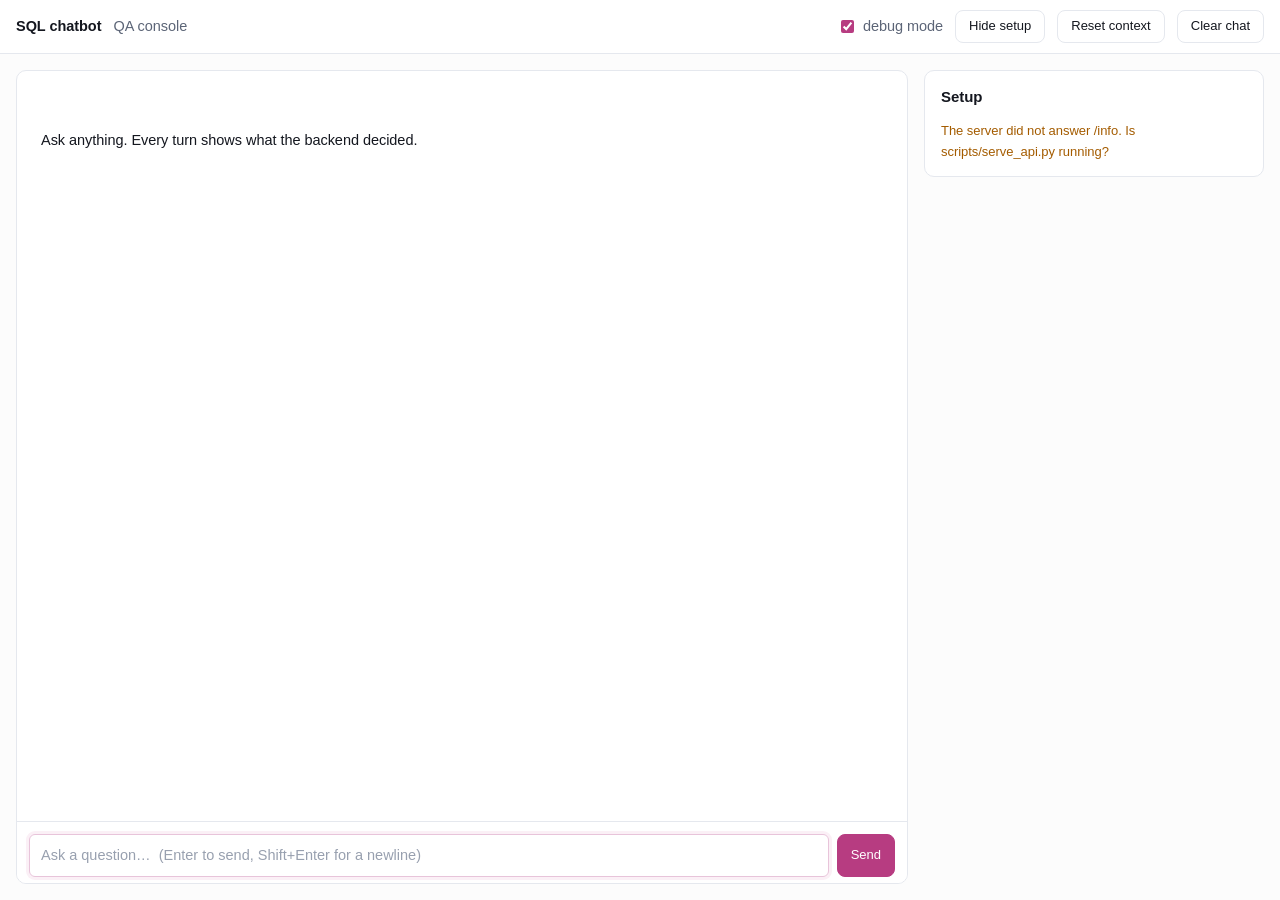
==== commit a06be3f0: "Console starters, per-caller chat saving, open access by default - Debug mode is on by default in th" ====
--- a/ui/index.html
+++ b/ui/index.html
@@ -32,6 +32,8 @@
       <div class="empty" id="empty-hint">
         <h1 class="chat-hero">Ready when you are.</h1>
         <p>Ask anything. Every turn shows what the backend decided.</p>
+        <!-- product.yaml's starter questions, from GET /info. -->
+        <div id="starters" class="chips starters"></div>
       </div>
     </div>
 
--- a/ui/styles.css
+++ b/ui/styles.css
@@ -308,6 +308,7 @@
   color: var(--accent);
 }
 .chip small { color: var(--muted); font-family: var(--mono); }
+.starters { margin-top: 14px; }
 
 /* ------------------------------------------------------ debug pane */
 
@@ -503,6 +504,7 @@
 }
 /* Debug-oriented wording, and the section labels, are not part of this view. */
 body.chat-mode #empty-hint > p { display: none; }
+body.chat-mode .starters { justify-content: center; }
 
 /* ---- the question: a bubble. the answer: just content. */
 
